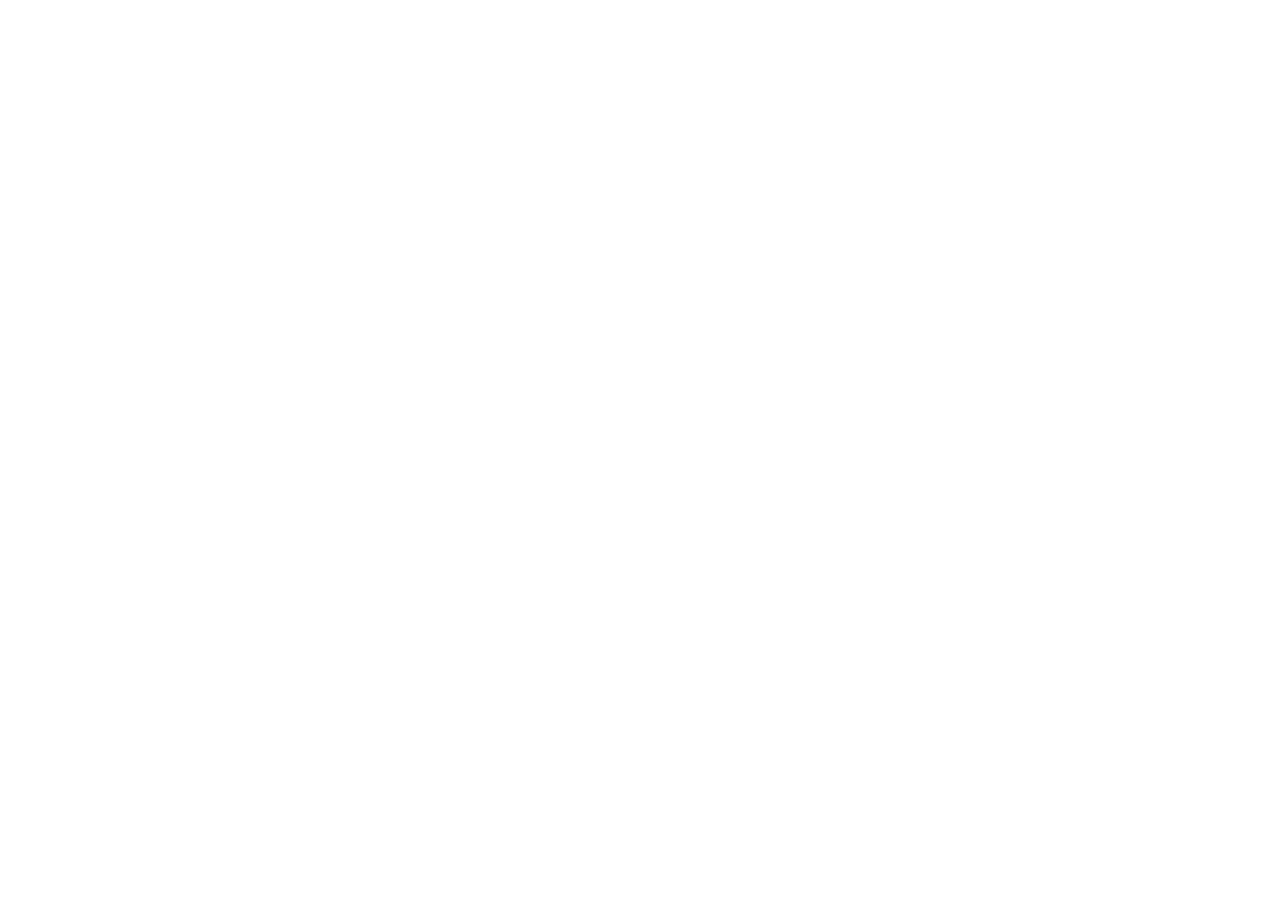
==== index.html @ f0bd3623 "initial commit" ====
<!DOCTYPE html>
<html lang="en">
<head>
    <meta charset="UTF-8">
    <meta name="viewport" content="width=device-width, initial-scale=1.0">
    <title>F8 PROJECT 02</title>
    <!-- reset css -->
    <link rel="stylesheet" href="./assets/reset.css">
    <!-- style css -->
    <link rel="stylesheet" href="./assets/styles.css">
</head>
<body>
    <div></div>
</body>
</html>
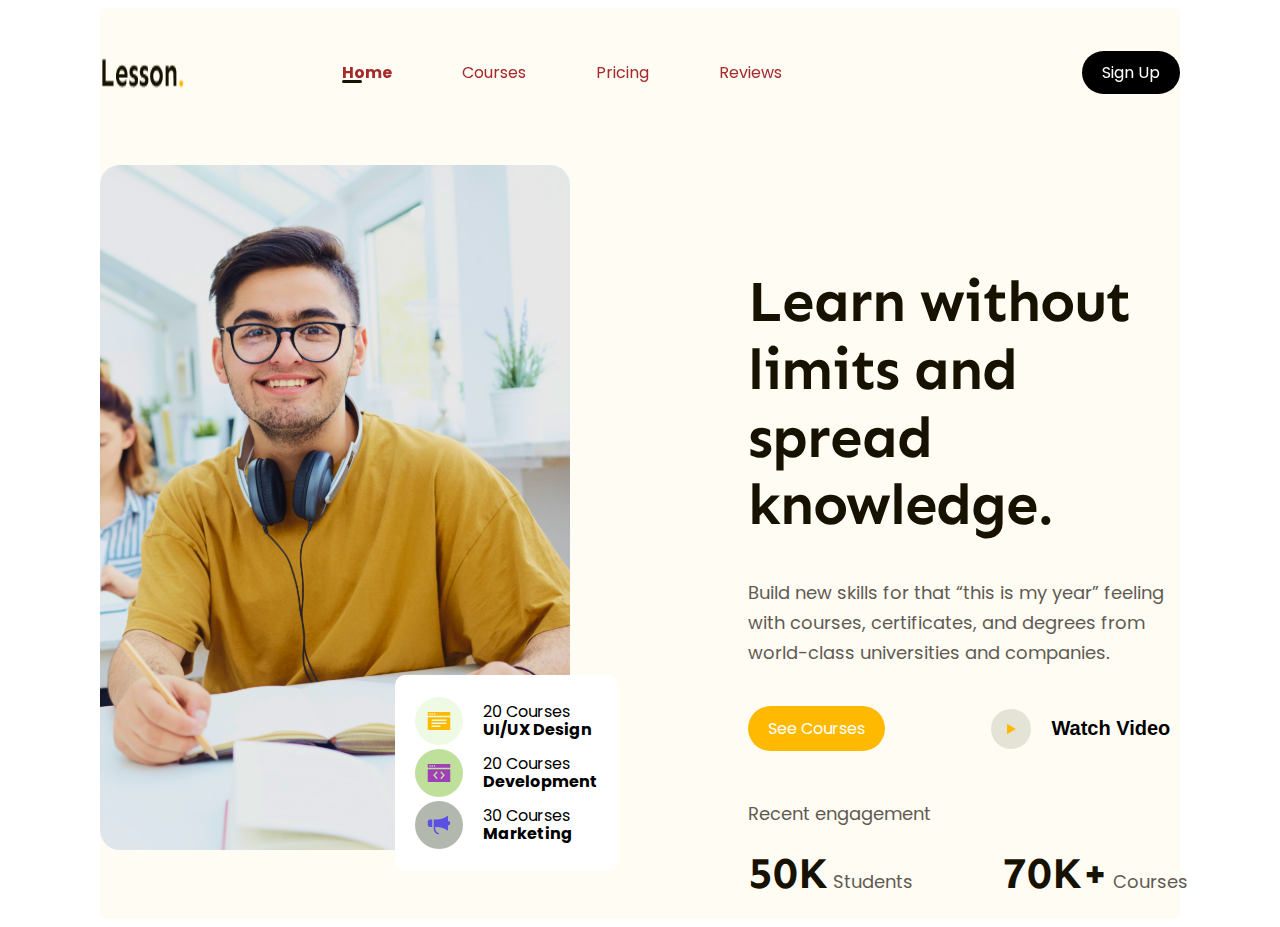
==== commit 92587995: "update" ====
--- a/index.html
+++ b/index.html
@@ -1,5 +1,6 @@
 <!DOCTYPE html>
 <html lang="en">
+
 <head>
     <meta charset="UTF-8">
     <meta name="viewport" content="width=device-width, initial-scale=1.0">
@@ -8,8 +9,106 @@
     <link rel="stylesheet" href="./assets/reset.css">
     <!-- style css -->
     <link rel="stylesheet" href="./assets/styles.css">
+    <!-- font -->
+    <link rel="preconnect" href="https://fonts.googleapis.com">
+    <link rel="preconnect" href="https://fonts.gstatic.com" crossorigin>
+    <link
+        href="https://fonts.googleapis.com/css2?family=Poppins:ital,wght@0,100;0,200;0,300;0,400;0,500;0,600;0,700;0,800;0,900;1,100;1,200;1,300;1,400;1,500;1,600;1,700;1,800;1,900&family=Sen:wght@400..800&display=swap"
+        rel="stylesheet">
 </head>
+
 <body>
-    <div></div>
+    <main>
+        <header class="header fixed">
+            <div class="content">
+                <div class="body">
+                    <!-- logo -->
+                    <img src="./assets/img/Logo (1).png" alt="Lesson" class="logo">
+                    <!-- Nav -->
+                    <div class="nav-action">
+                        <nav class="nav">
+                            <ul style="list-style: none">
+                                <li class="active"><a href="!#">Home</a></li>
+                                <li><a href="!#">Courses</a></li>
+                                <li><a href="!#">Pricing</a></li>
+                                <li><a href="!#">Reviews</a></li>
+                            </ul>
+                        </nav>
+                        <!-- Action -->
+                        <div class="action">
+                            <a href="!#" class="btn sign-up">Sign Up</a>
+                        </div>
+                    </div>
+                </div>
+            </div>
+
+        </header>
+        <div class="hero">
+            <div class="main-content">
+                <div class="body">
+                    <div class="media-block">
+                        <img src="./assets/img/guy-lesson 1.svg" alt="Learn without limits and spread knowledge."
+                            class="img">
+                        <div class="hero-summary">
+                            <!-- item1 -->
+                            <div class="item">
+                                <div class="icon">
+                                    <img src="./assets/img/Orion_page.svg" alt="">
+                                </div>
+                                <div class="info">
+                                    <p class="label">20 Courses</p>
+                                    <p class="title">UI/UX Design</p>
+                                </div>
+                            </div>
+                            <!-- item2 -->
+                            <div class="item">
+                                <div class="icon">
+                                    <img src="./assets/img/Orion_code-window.svg" alt="">
+                                </div>
+                                <div class="info">
+                                    <p class="label">20 Courses</p>
+                                    <p class="title">Development</p>
+                                </div>
+                            </div>
+                            <!-- item3 -->
+                            <div class="item">
+                                <div class="icon">
+                                    <img src="./assets/img/Orion_megaphone.svg" alt="">
+                                </div>
+                                <div class="info">
+                                    <p class="label">30 Courses</p>
+                                    <p class="title">Marketing</p>
+                                </div>
+                            </div>
+                        </div>
+                    </div>
+                    <div class="content-block">
+                        <h1 class="heading">Learn without limits and spread knowledge.</h1>
+                        <p class="desc">
+                            Build new skills for that “this is my year” feeling with courses, certificates, and degrees
+                            from world-class universities and companies.
+                        </p>
+                        <div class="cta-gr">
+                            <a href="!#" class="btn">See Courses</a>
+                            <button class="btn-watch-video">
+                                <div class="icon">
+                                    <img src="./assets/img/Polygon 2.svg" alt="" class="play">
+                                </div>
+                                <span>Watch Video</span>
+                            </button>
+                        </div>
+                        <p class="desc">Recent engagement</p>
+                        <div class="content-desc">
+                            <p class="desc"><strong>50K</strong> Students</p>
+                            <p class="desc"><strong>70K+</strong> Courses</p>
+                        </div>
+
+                    </div>
+                </div>
+            </div>
+        </div>
+    </main>
+    
 </body>
-</html>
+
+</html>--- a/assets/styles.css
+++ b/assets/styles.css
@@ -0,0 +1,248 @@
+* {
+    box-sizing: border-box;
+    text-decoration: none;
+}
+
+html {
+    font-size: 62.5%;
+}
+
+:root {
+    --font-heading: Sen, sans-serif;
+    --primary-color: #ffb900;
+}
+
+body {
+    font-size: 1.6rem;
+    font-family: "Poppins", sans-serif;
+    margin-right: 100px;
+    margin-left: 100px;
+}
+main{
+    background-color: #FFFCF4;
+    border-radius: 5px;
+}
+
+.header .body {
+    display: flex;
+    padding: 36px 0 8px;
+}
+
+.header.fixed {
+    position: sticky;
+    top: -28px;
+}
+
+.nav ul {
+    display: flex;
+    margin-right: 300px;
+}
+
+.nav-action {
+    display: flex;
+    align-items: center;
+}
+
+.nav-action {
+    margin-left: auto;
+}
+
+.action .btn.sign-up {
+    background-color: black;
+    /* Màu nền */
+    color: white;
+    /* Màu chữ */
+    padding: 10px 20px;
+    /* Độ lớn của nút */
+    font-size: 16px;
+    /* Cỡ chữ */
+    border-radius: 24.5px;
+    /* Độ cong góc */
+    cursor: pointer;
+}
+
+.nav ul li a {
+    margin-left: 70px;
+    color: brown;
+    position: relative;
+}
+
+.nav ul li a:hover {
+    color: rgb(63, 21, 216);
+    text-shadow: 1px 0px 0px currentColor;
+}
+
+.btn.sign-up:hover {
+    color: rgb(57, 212, 26);
+}
+
+.cta-gr a.btn:hover {
+    opacity: 0.9;
+    background-color: #35b6a0;
+}
+
+.nav ul li:first-child {
+    font-weight: bold;
+}
+
+.nav li.active a::after {
+    content: " ";
+    display: inline-block;
+    width: 20px;
+    height: 3px;
+    flex-shrink: 0;
+    border-radius: 2px;
+    background: #171100;
+    position: absolute;
+    bottom: 1px;
+    left: 0px;
+}
+
+.item .title {
+    font-weight: bold;
+}
+
+.item {
+    display: flex;
+    align-items: center;
+}
+
+.item .info {
+    margin-left: 20px;
+}
+
+.media-block {
+    position: relative;
+}
+
+.hero-summary {
+    position: absolute;
+    right: 0;
+    line-height: 2px;
+    bottom: 48px;
+    ;
+    background-color: #FFF;
+    padding: 20px;
+    border-radius: 10px;
+}
+
+.hero {
+    padding-top: 56px;
+}
+
+.hero .body {
+    display: flex;
+}
+
+.media-block {
+    width: 48%;
+}
+
+.hero-summary .icon {
+    width: 48px;
+    height: 48px;
+    border-radius: 50%;
+    background: rgb(239, 250, 228);
+    align-items: center;
+    justify-content: center;
+    display: flex;
+}
+
+.hero-summary .item:nth-of-type(2) .icon {
+    background: rgb(190, 224, 155);
+}
+
+.hero-summary .item:nth-of-type(3) .icon {
+    background: rgb(179, 184, 174);
+}
+
+.content-block {
+    width: 52%;
+    padding: 64px 0 0 130px;
+}
+
+.hero .cta-gr {
+    margin: 38px 0 48px;
+}
+
+.hero .heading {
+    font-weight: 700;
+    font-size: 5.8rem;
+    line-height: 1.17;
+    letter-spacing: -0.02em;
+    color: #171100;
+    font-family: var(--font-heading);
+}
+
+.cta-gr .btn {
+    background-color: var(--primary-color);
+    color: #ffffff;
+    padding: 10px 20px;
+    border-radius: 50px;
+    font-size: 16px;
+}
+
+.hero .desc {
+    font-size: 1.8rem;
+    line-height: 1.67;
+    color: #5f5b53;
+    margin-top: 22px;
+}
+
+.btn-watch-video {
+    border: none;
+    background-color: #FFFCF4;
+    display: flex;
+    align-items: center;
+    margin-left: 100px;
+}
+
+.cta-gr {
+    display: flex;
+    align-items: center;
+}
+
+.btn-watch-video span {
+    font-weight: bold;
+    font-size: 20px;
+    margin-left: 20px;
+}
+
+.btn-watch-video .icon {
+    display: flex;
+    align-items: center;
+    justify-content: center;
+    background-color: #e4e4d6;
+    width: 40px;
+    height: 40px;
+    flex-shrink: 0;
+    border-radius: 50%;
+    cursor: pointer;
+}
+
+.content-block .desc strong {
+    color: #171100;
+    font-family: Sen;
+    font-size: 44px;
+    font-style: normal;
+    font-weight: 700;
+    line-height: 54px;
+    /* 122.727% */
+}
+
+.content-block .desc {
+    color: #5F5B53;
+    font-family: Poppins;
+    font-size: 18px;
+    font-style: normal;
+    font-weight: 400;
+    line-height: 30px;
+    margin-top: 0px;
+    /* 166.667% */
+}
+.content-block .content-desc{
+    display: flex;
+    width: 440px;
+    margin-top: 10px;;
+    justify-content: space-between;
+}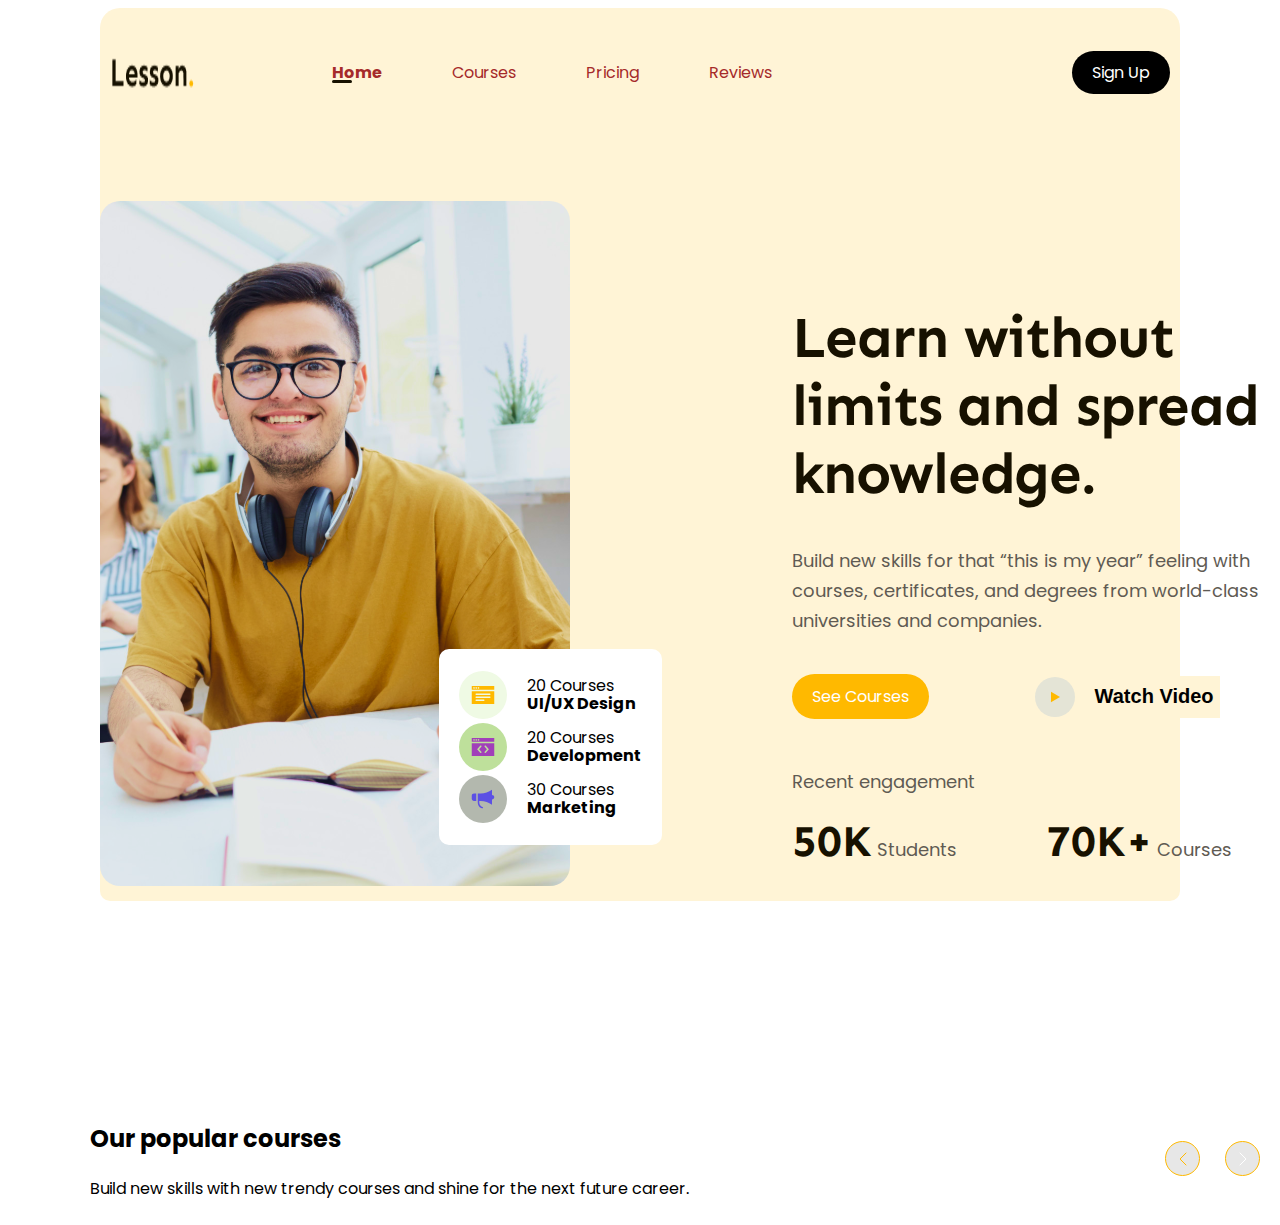
==== commit a1d44556: "update" ====
--- a/index.html
+++ b/index.html
@@ -19,96 +19,114 @@
 
 <body>
     <main>
-        <header class="header fixed">
-            <div class="content">
-                <div class="body">
-                    <!-- logo -->
-                    <img src="./assets/img/Logo (1).png" alt="Lesson" class="logo">
-                    <!-- Nav -->
-                    <div class="nav-action">
-                        <nav class="nav">
-                            <ul style="list-style: none">
-                                <li class="active"><a href="!#">Home</a></li>
-                                <li><a href="!#">Courses</a></li>
-                                <li><a href="!#">Pricing</a></li>
-                                <li><a href="!#">Reviews</a></li>
-                            </ul>
-                        </nav>
-                        <!-- Action -->
-                        <div class="action">
-                            <a href="!#" class="btn sign-up">Sign Up</a>
+        <div class="header">
+            <header class="header fixed">
+                <div class="content">
+                    <div class="body">
+                        <!-- logo -->
+                        <img src="./assets/img/Logo (1).png" alt="Lesson" class="logo">
+                        <!-- Nav -->
+                        <div class="nav-action">
+                            <nav class="nav">
+                                <ul style="list-style: none">
+                                    <li class="active"><a href="!#">Home</a></li>
+                                    <li><a href="!#">Courses</a></li>
+                                    <li><a href="!#">Pricing</a></li>
+                                    <li><a href="!#">Reviews</a></li>
+                                </ul>
+                            </nav>
+                            <!-- Action -->
+                            <div class="action">
+                                <a href="!#" class="btn sign-up">Sign Up</a>
+                            </div>
+                        </div>
+                    </div>
+                </div>
+
+            </header>
+            <div class="hero">
+                <div class="main-content">
+                    <div class="body">
+                        <div class="media-block">
+                            <img src="./assets/img/guy-lesson 1.svg" alt="Learn without limits and spread knowledge."
+                                class="img">
+                            <div class="hero-summary">
+                                <!-- item1 -->
+                                <div class="item">
+                                    <div class="icon">
+                                        <img src="./assets/img/Orion_page.svg" alt="">
+                                    </div>
+                                    <div class="info">
+                                        <p class="label">20 Courses</p>
+                                        <p class="title">UI/UX Design</p>
+                                    </div>
+                                </div>
+                                <!-- item2 -->
+                                <div class="item">
+                                    <div class="icon">
+                                        <img src="./assets/img/Orion_code-window.svg" alt="">
+                                    </div>
+                                    <div class="info">
+                                        <p class="label">20 Courses</p>
+                                        <p class="title">Development</p>
+                                    </div>
+                                </div>
+                                <!-- item3 -->
+                                <div class="item">
+                                    <div class="icon">
+                                        <img src="./assets/img/Orion_megaphone.svg" alt="">
+                                    </div>
+                                    <div class="info">
+                                        <p class="label">30 Courses</p>
+                                        <p class="title">Marketing</p>
+                                    </div>
+                                </div>
+                            </div>
+                        </div>
+                        <div class="content-block">
+                            <h1 class="heading">Learn without limits and spread knowledge.</h1>
+                            <p class="desc">
+                                Build new skills for that “this is my year” feeling with courses, certificates, and
+                                degrees
+                                from world-class universities and companies.
+                            </p>
+                            <div class="cta-gr">
+                                <a href="!#" class="btn">See Courses</a>
+                                <button class="btn-watch-video">
+                                    <div class="icon">
+                                        <img src="./assets/img/Polygon 2.svg" alt="" class="play">
+                                    </div>
+                                    <span>Watch Video</span>
+                                </button>
+                            </div>
+                            <p class="desc">Recent engagement</p>
+                            <div class="content-desc">
+                                <p class="desc"><strong>50K</strong> Students</p>
+                                <p class="desc"><strong>70K+</strong> Courses</p>
+                            </div>
+
                         </div>
                     </div>
                 </div>
             </div>
-
-        </header>
-        <div class="hero">
+        </div>
+        <div class="popular">
             <div class="main-content">
-                <div class="body">
-                    <div class="media-block">
-                        <img src="./assets/img/guy-lesson 1.svg" alt="Learn without limits and spread knowledge."
-                            class="img">
-                        <div class="hero-summary">
-                            <!-- item1 -->
-                            <div class="item">
-                                <div class="icon">
-                                    <img src="./assets/img/Orion_page.svg" alt="">
-                                </div>
-                                <div class="info">
-                                    <p class="label">20 Courses</p>
-                                    <p class="title">UI/UX Design</p>
-                                </div>
-                            </div>
-                            <!-- item2 -->
-                            <div class="item">
-                                <div class="icon">
-                                    <img src="./assets/img/Orion_code-window.svg" alt="">
-                                </div>
-                                <div class="info">
-                                    <p class="label">20 Courses</p>
-                                    <p class="title">Development</p>
-                                </div>
-                            </div>
-                            <!-- item3 -->
-                            <div class="item">
-                                <div class="icon">
-                                    <img src="./assets/img/Orion_megaphone.svg" alt="">
-                                </div>
-                                <div class="info">
-                                    <p class="label">30 Courses</p>
-                                    <p class="title">Marketing</p>
-                                </div>
-                            </div>
-                        </div>
+                <div class="popular-top">
+                    <div class="info">
+                        <h2 class="heading">Our popular courses</h2>
+                        <p class="desc">Build new skills with new trendy courses and shine for the next future career.
+                        </p>
                     </div>
-                    <div class="content-block">
-                        <h1 class="heading">Learn without limits and spread knowledge.</h1>
-                        <p class="desc">
-                            Build new skills for that “this is my year” feeling with courses, certificates, and degrees
-                            from world-class universities and companies.
-                        </p>
-                        <div class="cta-gr">
-                            <a href="!#" class="btn">See Courses</a>
-                            <button class="btn-watch-video">
-                                <div class="icon">
-                                    <img src="./assets/img/Polygon 2.svg" alt="" class="play">
-                                </div>
-                                <span>Watch Video</span>
-                            </button>
-                        </div>
-                        <p class="desc">Recent engagement</p>
-                        <div class="content-desc">
-                            <p class="desc"><strong>50K</strong> Students</p>
-                            <p class="desc"><strong>70K+</strong> Courses</p>
-                        </div>
-
+                    <div class="controls">
+                        <button class="btn-control"><img src="./assets/img/Vector 21.svg" alt=""></button>
+                        <button class="btn-control"><img src="./assets/img/Vector 21 (1).svg" alt=""></button>
                     </div>
                 </div>
             </div>
         </div>
     </main>
-    
+
 </body>
 
 </html>--- a/assets/styles.css
+++ b/assets/styles.css
@@ -10,22 +10,31 @@
 :root {
     --font-heading: Sen, sans-serif;
     --primary-color: #ffb900;
+    --color-header: #fff4d6;
+    --color-hover: #35b6a0;
 }
 
 body {
     font-size: 1.6rem;
     font-family: "Poppins", sans-serif;
-    margin-right: 100px;
-    margin-left: 100px;
-}
-main{
-    background-color: #FFFCF4;
-    border-radius: 5px;
+    margin-right: 90px;
+    margin-left: 90px;
+}
+
+.header {
+    background-color: var(--color-header);
+    border-radius: 20px 20px 10px 10px;
+    margin-right: 10px;
+    margin-left: 10px;
 }
 
 .header .body {
     display: flex;
     padding: 36px 0 8px;
+}
+
+.main-content {
+    width: 1170px;
 }
 
 .header.fixed {
@@ -78,7 +87,7 @@
 
 .cta-gr a.btn:hover {
     opacity: 0.9;
-    background-color: #35b6a0;
+    background-color: var(--color-hover);
 }
 
 .nav ul li:first-child {
@@ -191,7 +200,7 @@
 
 .btn-watch-video {
     border: none;
-    background-color: #FFFCF4;
+    background-color: var(--color-header);
     display: flex;
     align-items: center;
     margin-left: 100px;
@@ -218,6 +227,9 @@
     flex-shrink: 0;
     border-radius: 50%;
     cursor: pointer;
+}
+.btn-watch-video .icon:hover{
+    background-color: var(--color-hover);
 }
 
 .content-block .desc strong {
@@ -240,9 +252,39 @@
     margin-top: 0px;
     /* 166.667% */
 }
-.content-block .content-desc{
+
+.content-block .content-desc {
     display: flex;
     width: 440px;
-    margin-top: 10px;;
+    margin-top: 10px;
+    ;
     justify-content: space-between;
-}+}
+.popular{
+    padding-top: 65px;
+    margin-top: 135px;
+}
+.popular .popular-top{
+    display: flex;
+}
+.popular .controls{
+    margin-left: auto;
+    display: flex;
+    align-items: center;
+}
+.popular .btn-control{
+    background-color: #e7e7e7;
+    width: 35px;
+    height: 35px;
+    border-radius: 50%;
+    border: 1px solid var(--primary-color);
+    cursor: pointer;
+    display: flex;
+    align-items: center;
+    justify-content: center;
+    margin-left: 25px;
+}
+.popular .btn-control:hover
+{
+    background-color: var(--color-hover);
+}
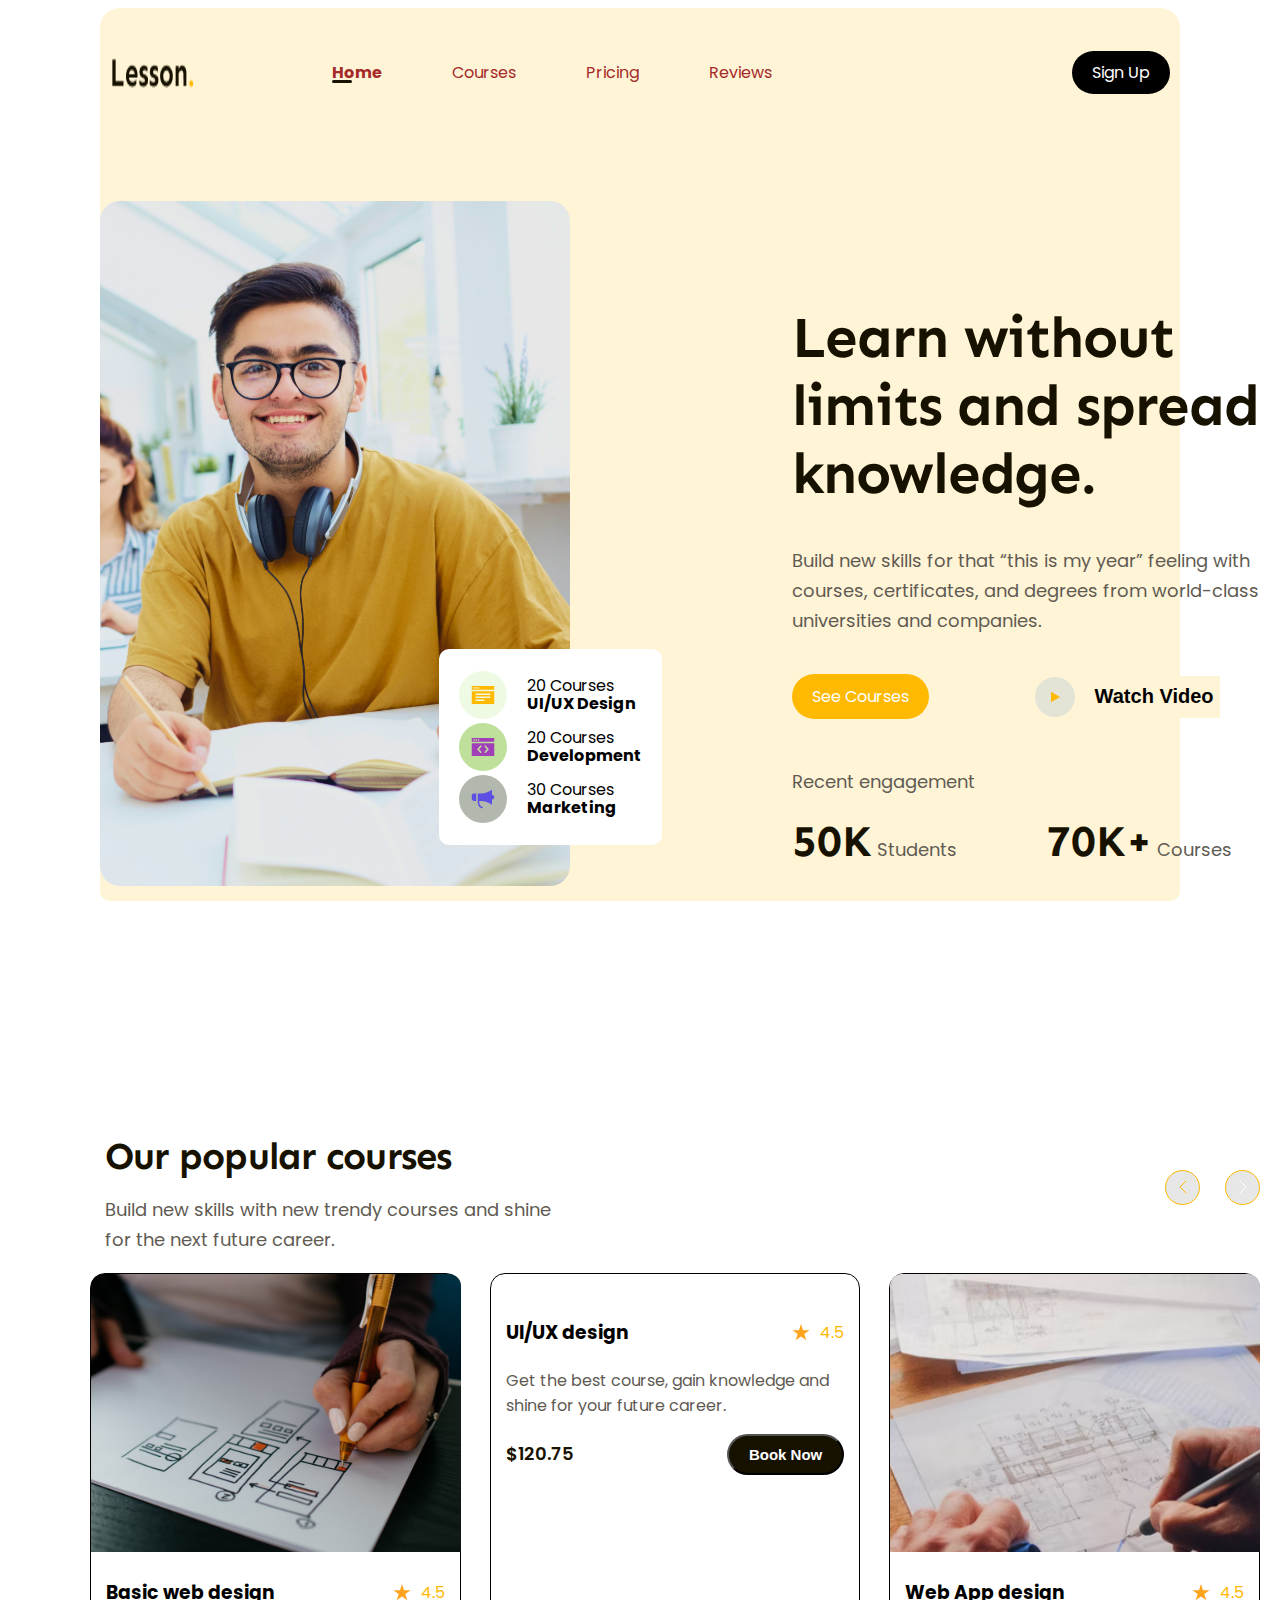
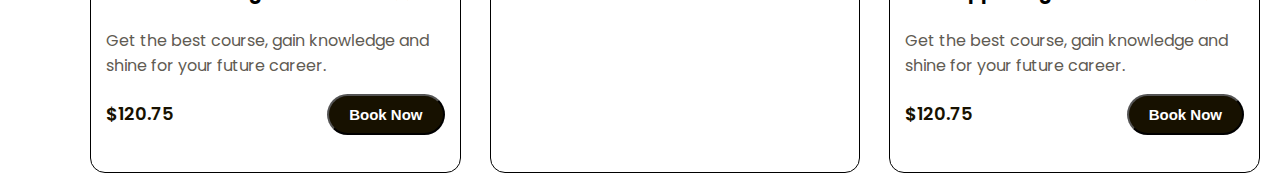
==== commit 0bf4cd98: "update sign up fc" ====
--- a/index.html
+++ b/index.html
@@ -37,12 +37,11 @@
                             </nav>
                             <!-- Action -->
                             <div class="action">
-                                <a href="!#" class="btn sign-up">Sign Up</a>
+                                <a href="./register.html" class="btn sign-up">Sign Up</a>
                             </div>
                         </div>
                     </div>
                 </div>
-
             </header>
             <div class="hero">
                 <div class="main-content">
@@ -84,8 +83,8 @@
                             </div>
                         </div>
                         <div class="content-block">
-                            <h1 class="heading">Learn without limits and spread knowledge.</h1>
-                            <p class="desc">
+                            <h1 class="heading lv1">Learn without limits and spread knowledge.</h1>
+                            <p class="desc lv1">
                                 Build new skills for that “this is my year” feeling with courses, certificates, and
                                 degrees
                                 from world-class universities and companies.
@@ -113,14 +112,74 @@
         <div class="popular">
             <div class="main-content">
                 <div class="popular-top">
-                    <div class="info">
-                        <h2 class="heading">Our popular courses</h2>
-                        <p class="desc">Build new skills with new trendy courses and shine for the next future career.
+                    <div class="info lv1">
+                        <h2 class="heading lv2">Our popular courses</h2>
+                        <p class="desc lv2">Build new skills with new trendy courses and shine for the next future
+                            career.
                         </p>
                     </div>
                     <div class="controls">
                         <button class="btn-control"><img src="./assets/img/Vector 21.svg" alt=""></button>
                         <button class="btn-control"><img src="./assets/img/Vector 21 (1).svg" alt=""></button>
+                    </div>
+                </div>
+                <div class="coures-list">
+                    <div class="coure-item">
+                        <img src="./assets/img/Image (4).svg" alt="" class="thumb">
+                        <div class="info">
+                            <div class="head">
+                                <h3 class="title">Basic web design</h3>
+                                <div class="rating">
+                                    <img src="./assets/img/Star 6.svg" alt="" class="star">
+                                    <span class="value">4.5</span>
+                                </div>
+                            </div>
+                            <p class="desc lv3">
+                                Get the best course, gain knowledge and shine for your future career.
+                            </p>
+                            <div class="foot">
+                                <span class="price">$120.75</span>
+                                <button class="btn">Book Now</button>
+                            </div>
+                        </div>
+                    </div>
+                    <div class="coure-item">
+                        <img src="./assets/img/Image (5).svg" alt="" class="thumb">
+                        <div class="info">
+                            <div class="head">
+                                <h3 class="title">UI/UX design</h3>
+                                <div class="rating">
+                                    <img src="./assets/img/Star 6.svg" alt="" class="star">
+                                    <span class="value">4.5</span>
+                                </div>
+                            </div>
+                            <p class="desc lv3">
+                                Get the best course, gain knowledge and shine for your future career.
+                            </p>
+                            <div class="foot">
+                                <span class="price">$120.75</span>
+                                <button class="btn">Book Now</button>
+                            </div>
+                        </div>
+                    </div>
+                    <div class="coure-item">
+                        <img src="./assets/img/Image (6).svg" alt="" class="thumb">
+                        <div class="info">
+                            <div class="head">
+                                <h3 class="title">Web App design</h3>
+                                <div class="rating">
+                                    <img src="./assets/img/Star 6.svg" alt="" class="star">
+                                    <span class="value">4.5</span>
+                                </div>
+                            </div>
+                            <p class="desc lv3">
+                                Get the best course, gain knowledge and shine for your future career.
+                            </p>
+                            <div class="foot">
+                                <span class="price">$120.75</span>
+                                <button class="btn">Book Now</button>
+                            </div>
+                        </div>
                     </div>
                 </div>
             </div>
--- a/assets/styles.css
+++ b/assets/styles.css
@@ -5,6 +5,18 @@
 
 html {
     font-size: 62.5%;
+}
+
+.heading {
+    font-weight: 700;
+    letter-spacing: -0.02em;
+    color: #171100;
+    font-family: var(--font-heading);
+}
+
+.heading.lv1 {
+    font-size: 5.8rem;
+    line-height: 1.17;
 }
 
 :root {
@@ -37,7 +49,7 @@
     width: 1170px;
 }
 
-.header.fixed {
+.header .header.fixed {
     position: sticky;
     top: -28px;
 }
@@ -174,15 +186,6 @@
     margin: 38px 0 48px;
 }
 
-.hero .heading {
-    font-weight: 700;
-    font-size: 5.8rem;
-    line-height: 1.17;
-    letter-spacing: -0.02em;
-    color: #171100;
-    font-family: var(--font-heading);
-}
-
 .cta-gr .btn {
     background-color: var(--primary-color);
     color: #ffffff;
@@ -191,9 +194,7 @@
     font-size: 16px;
 }
 
-.hero .desc {
-    font-size: 1.8rem;
-    line-height: 1.67;
+.desc {
     color: #5f5b53;
     margin-top: 22px;
 }
@@ -228,7 +229,8 @@
     border-radius: 50%;
     cursor: pointer;
 }
-.btn-watch-video .icon:hover{
+
+.btn-watch-video .icon:hover {
     background-color: var(--color-hover);
 }
 
@@ -260,19 +262,29 @@
     ;
     justify-content: space-between;
 }
-.popular{
+
+.popular {
     padding-top: 65px;
     margin-top: 135px;
 }
-.popular .popular-top{
-    display: flex;
-}
-.popular .controls{
+
+.popular .popular-top {
+    display: flex;
+}
+
+.heading.lv2 {
+    font-size: 38px;
+    line-height: 1.26;
+    margin-bottom: 15px;
+}
+
+.popular .controls {
     margin-left: auto;
     display: flex;
     align-items: center;
 }
-.popular .btn-control{
+
+.popular .btn-control {
     background-color: #e7e7e7;
     width: 35px;
     height: 35px;
@@ -284,7 +296,74 @@
     justify-content: center;
     margin-left: 25px;
 }
-.popular .btn-control:hover
-{
+
+.popular .btn-control:hover {
     background-color: var(--color-hover);
 }
+
+.popular-top .desc {
+    color: #5F5B53;
+    font-family: Poppins;
+    font-size: 18px;
+    font-style: normal;
+    font-weight: 400;
+    line-height: 30px;
+    margin-top: 10px;
+}
+.popular .info.lv1{
+    width: 40%;
+}
+.coures-list{
+    height: 500px;
+    display: flex;
+    justify-content: space-between;
+}
+.coure-item {
+    border: 1px solid black;
+    width: 31.67%;
+    border-radius: 15px;
+}
+.coure-item .head{
+    display: flex;
+    align-items: center;
+    justify-content: space-between;
+}
+.popular .info{
+    margin: 0px 15px 0px 15px;
+}
+.info .foot{
+    display: flex;
+    align-items: center;
+    justify-content: space-between;
+}
+.info .price{
+    font-weight: 600;
+    font-size: 1.8rem;
+    line-height: 1.67;
+    color: #171100;
+}
+.info .btn{
+    padding: 10px 20px;
+    border-radius: 40px;
+    font-weight: 600;
+    font-size: 1.5rem;
+    color: #ffffff;
+    background-color: #171100;
+    cursor: pointer;
+}
+.info .btn:hover{
+    color: #ffffff;
+    background-color: var(--color-hover);
+}
+.desc.lv3{
+    margin-top: 2px;
+}
+.info .rating{
+    display: flex;
+    align-items: center;
+    justify-content: center;
+    color: #ffb900;
+}
+.info .rating .value{
+    margin-left: 10px;
+}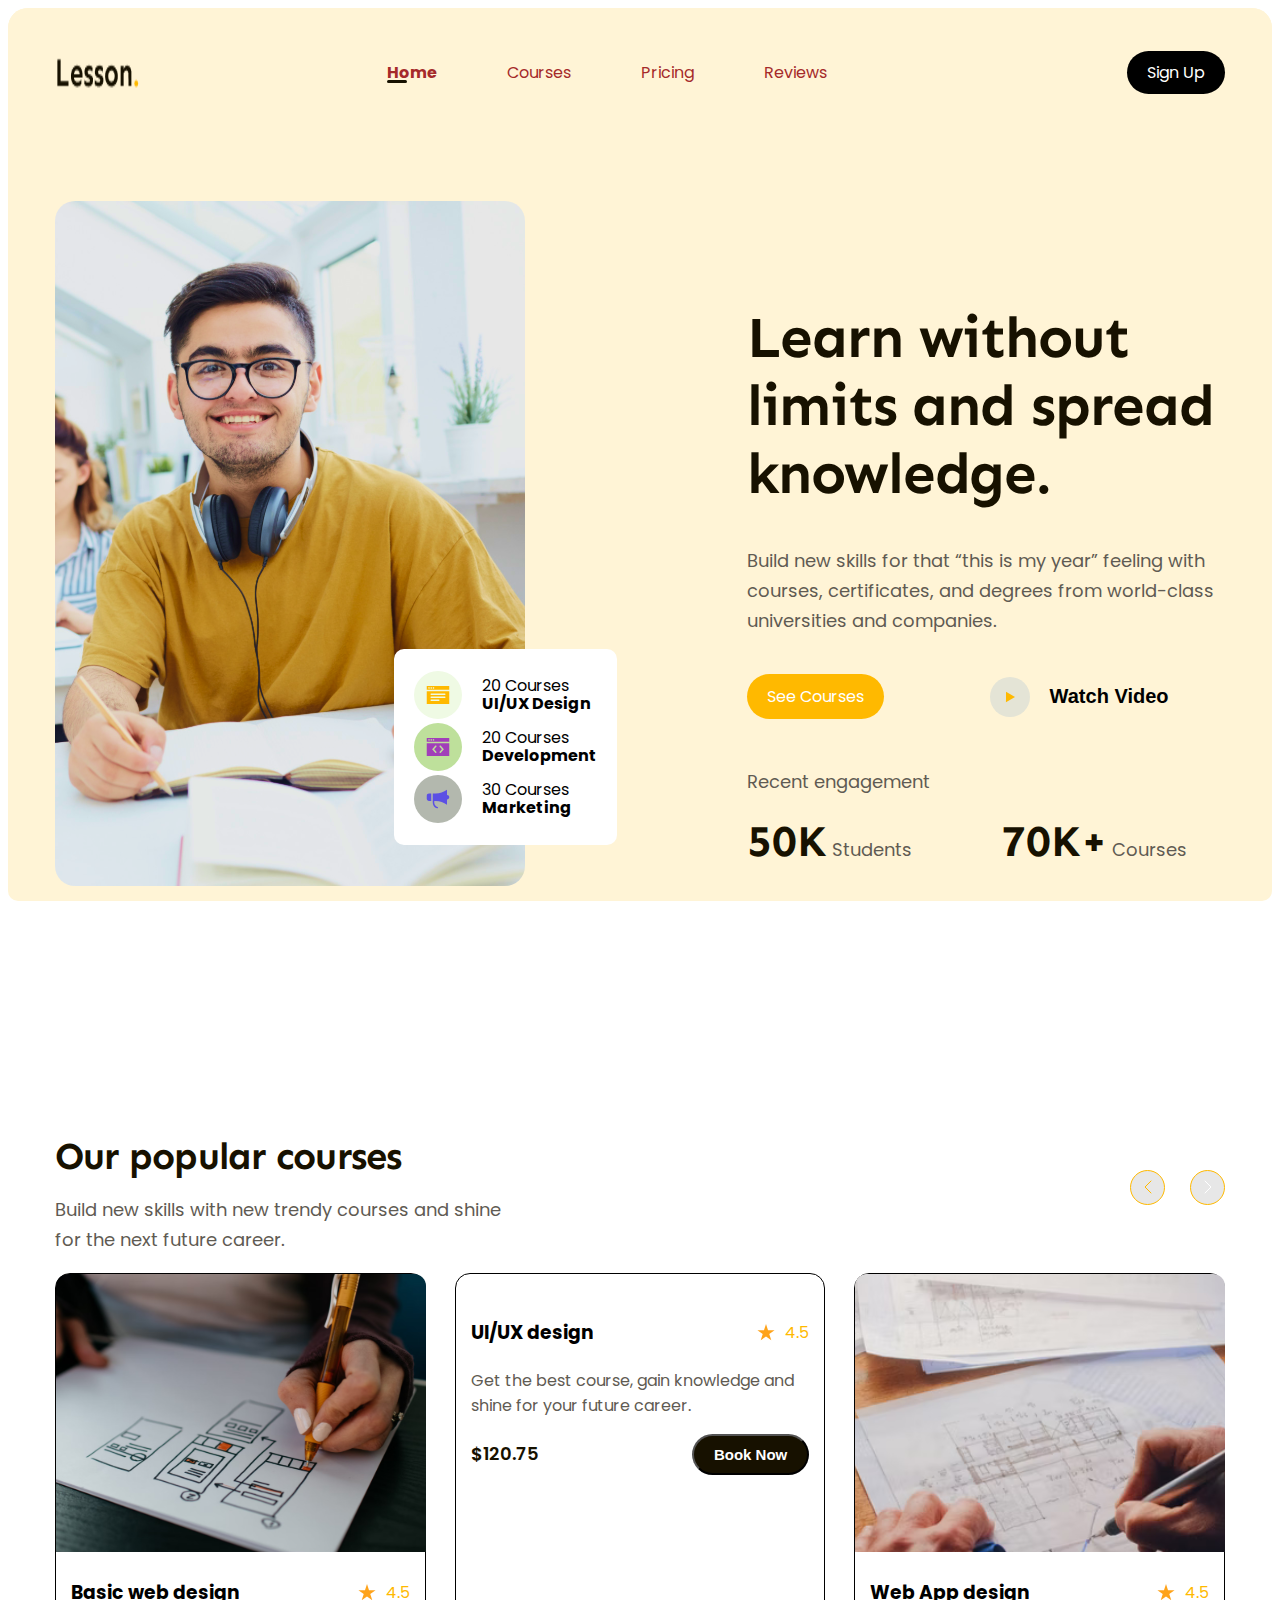
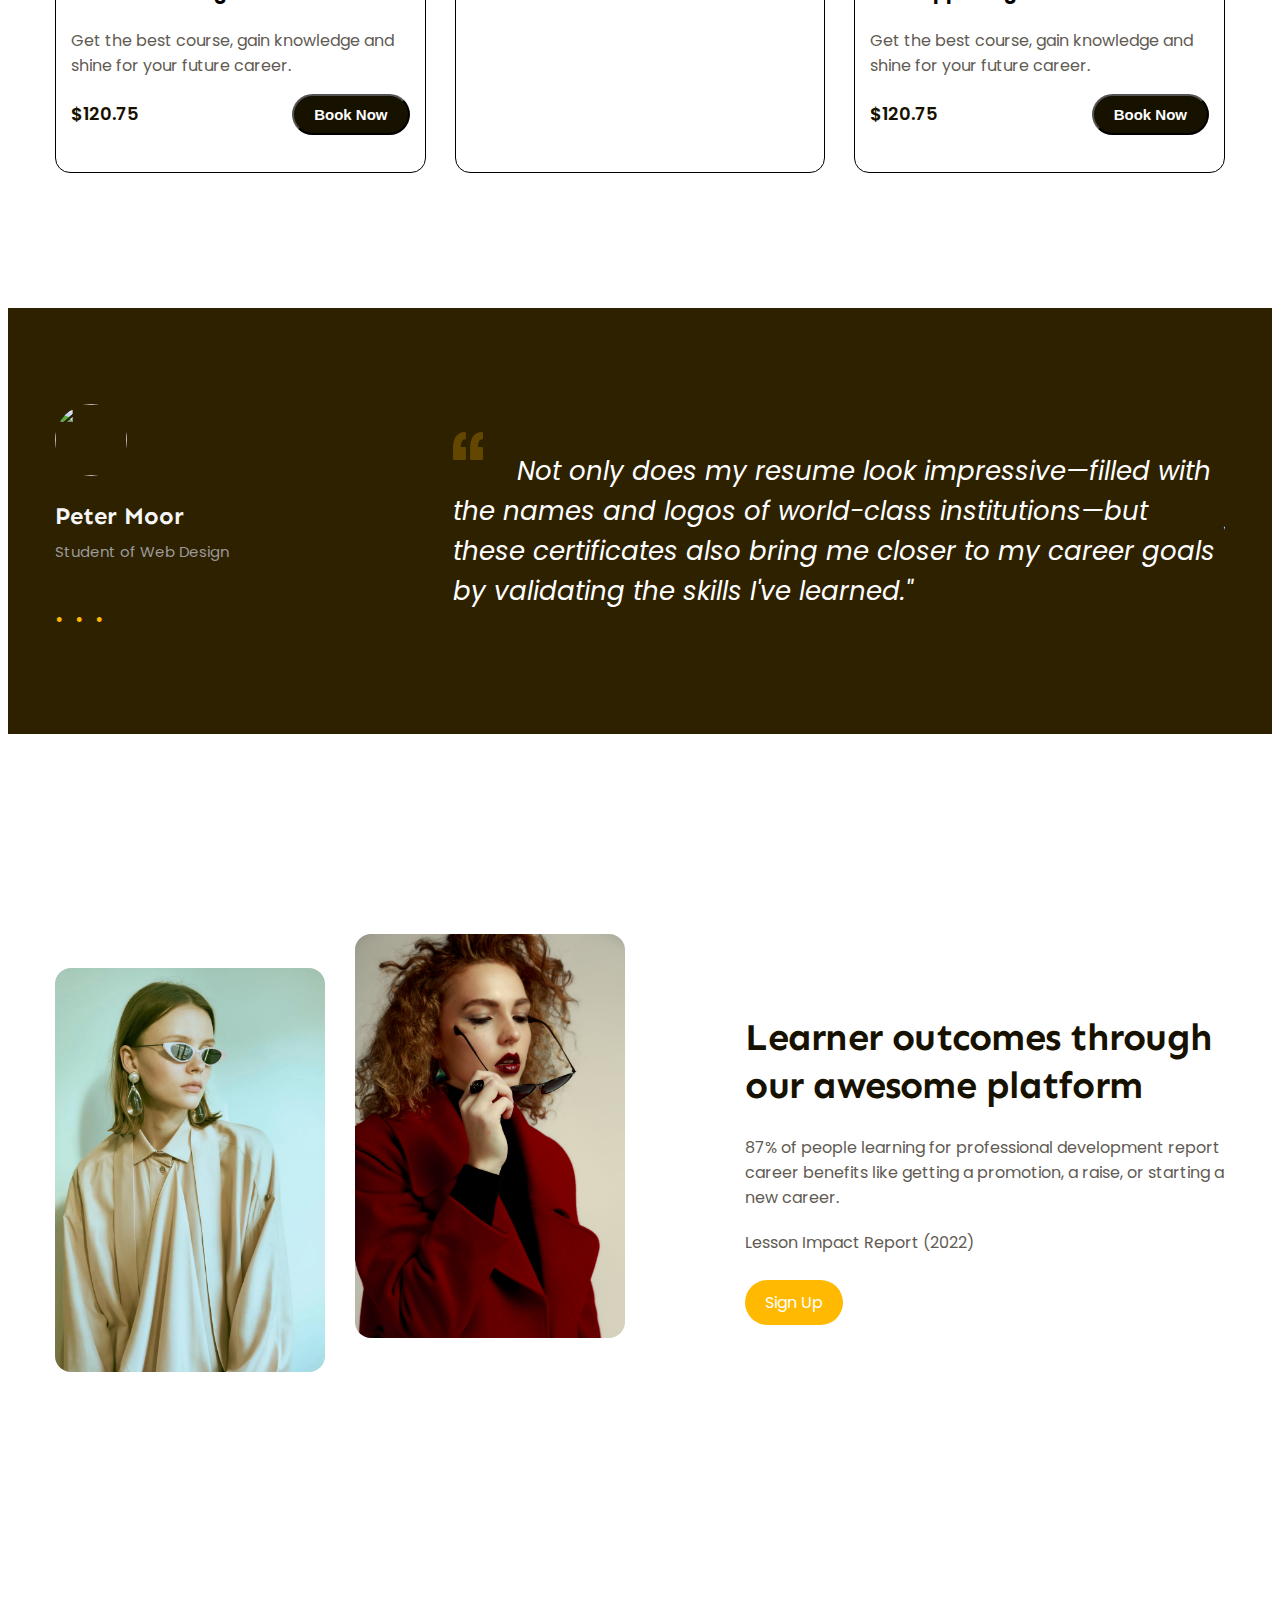
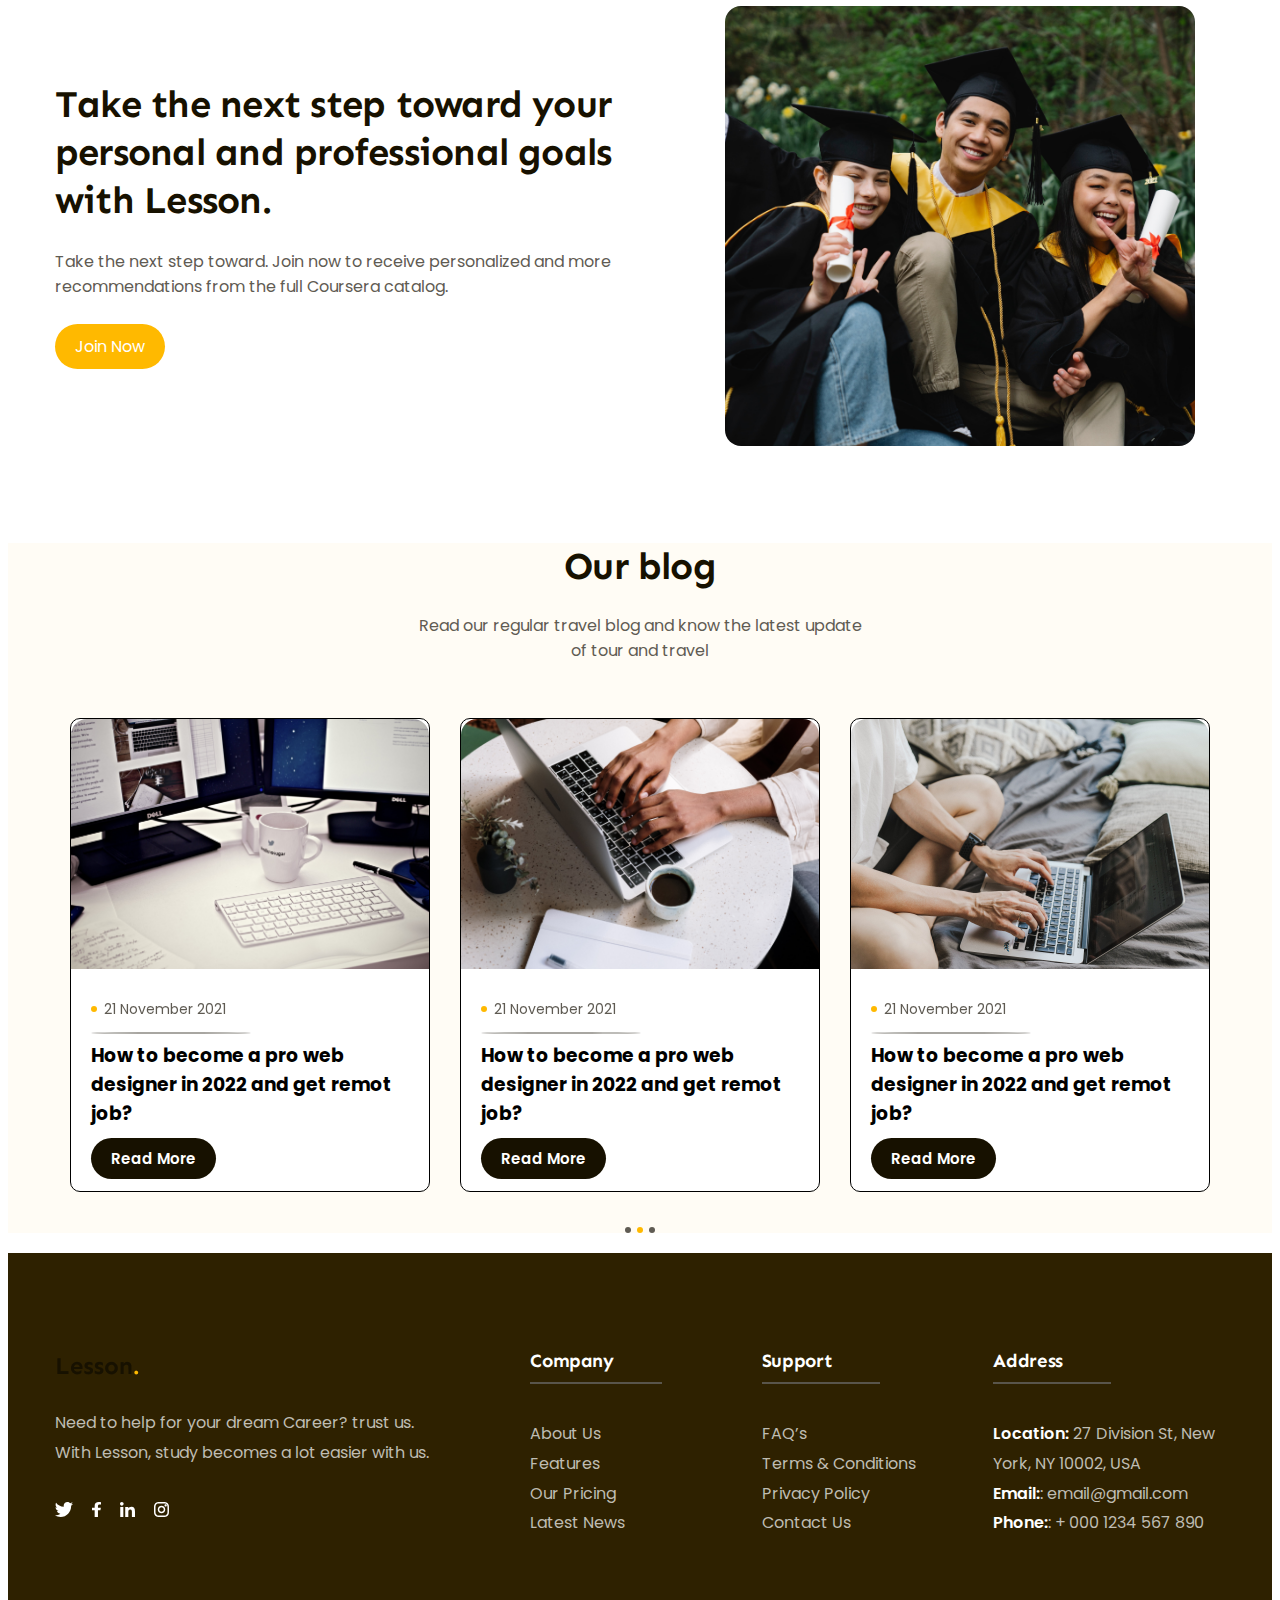
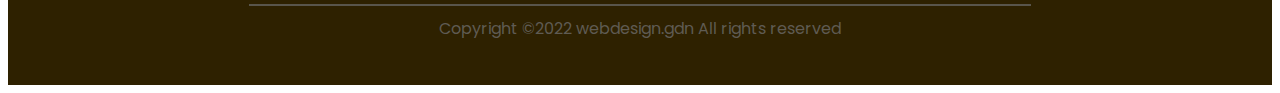
==== commit fb7b3283: "update footer" ====
--- a/index.html
+++ b/index.html
@@ -23,21 +23,23 @@
             <header class="header fixed">
                 <div class="content">
                     <div class="body">
-                        <!-- logo -->
-                        <img src="./assets/img/Logo (1).png" alt="Lesson" class="logo">
-                        <!-- Nav -->
-                        <div class="nav-action">
-                            <nav class="nav">
-                                <ul style="list-style: none">
-                                    <li class="active"><a href="!#">Home</a></li>
-                                    <li><a href="!#">Courses</a></li>
-                                    <li><a href="!#">Pricing</a></li>
-                                    <li><a href="!#">Reviews</a></li>
-                                </ul>
-                            </nav>
-                            <!-- Action -->
-                            <div class="action">
-                                <a href="./register.html" class="btn sign-up">Sign Up</a>
+                        <div class="main-content">
+                            <!-- logo -->
+                            <img src="./assets/img/Logo (1).png" alt="Lesson" class="logo">
+                            <!-- Nav -->
+                            <div class="nav-action">
+                                <nav class="nav">
+                                    <ul style="list-style: none">
+                                        <li class="active"><a href="!#">Home</a></li>
+                                        <li><a href="!#">Courses</a></li>
+                                        <li><a href="!#">Pricing</a></li>
+                                        <li><a href="!#">Reviews</a></li>
+                                    </ul>
+                                </nav>
+                                <!-- Action -->
+                                <div class="action">
+                                    <a href="./register.html" class="btn sign-up">Sign Up</a>
+                                </div>
                             </div>
                         </div>
                     </div>
@@ -139,7 +141,7 @@
                             </p>
                             <div class="foot">
                                 <span class="price">$120.75</span>
-                                <button class="btn">Book Now</button>
+                                <button class="btn-style2">Book Now</button>
                             </div>
                         </div>
                     </div>
@@ -147,7 +149,7 @@
                         <img src="./assets/img/Image (5).svg" alt="" class="thumb">
                         <div class="info">
                             <div class="head">
-                                <h3 class="title">UI/UX design</h3>
+                                <h3 class="title">UI/UX design </h3>
                                 <div class="rating">
                                     <img src="./assets/img/Star 6.svg" alt="" class="star">
                                     <span class="value">4.5</span>
@@ -158,7 +160,7 @@
                             </p>
                             <div class="foot">
                                 <span class="price">$120.75</span>
-                                <button class="btn">Book Now</button>
+                                <button class="btn-style2">Book Now</button>
                             </div>
                         </div>
                     </div>
@@ -177,13 +179,232 @@
                             </p>
                             <div class="foot">
                                 <span class="price">$120.75</span>
-                                <button class="btn">Book Now</button>
-                            </div>
-                        </div>
-                    </div>
-                </div>
-            </div>
-        </div>
+                                <button class="btn-style2">Book Now</button>
+                            </div>
+                        </div>
+                    </div>
+                </div>
+            </div>
+        </div>
+        <div class="feedback">
+            <div class="main-content">
+                <div class="feedback-list">
+                    <!-- feedback - item 1 -->
+                    <div class="feedback-item">
+                        <div class="info">
+                            <img src="./assets/img/Ellipse 2649.svg" alt="" class="avt">
+                            <p class="title">Peter Moor</p>
+                            <p class="desc">Student of Web Design</p>
+                            <div class="dots">
+                                <span class="dot">.</span>
+                                <span class="dot">.</span>
+                                <span class="dot">.</span>
+                            </div>
+                        </div>
+                        <div class="content">
+                            <img src="./assets/img/Vector (1).svg" alt="" class="open-quotes">
+                            <blockquotes>
+                                Not only does my resume look impressive—filled with the names and logos of
+                                world-class institutions—but these certificates also bring me closer to my career goals
+                                by validating the skills I've learned."
+                            </blockquotes>
+                        </div>
+                    </div>
+                    <!-- feedback - item 2 -->
+                    <div class="feedback-item">
+                        <div class="info">
+                            <img src="./assets/img/pexels-jingru-li-19748978.jpg" alt="" class="avt">
+                            <p class="title">Junles Moor</p>
+                            <p class="desc">Student of Web Design</p>
+                            <div class="dots">
+                                <span class="dot">.</span>
+                                <span class="dot">.</span>
+                                <span class="dot">.</span>
+                            </div>
+                        </div>
+                        <div class="content">
+                            <img src="./assets/img/Vector (1).svg" alt="" class="open-quotes">
+                            <blockquotes>
+                                Not only does my resume look impressive—filled with the names and logos of
+                                world-class institutions—but these certificates also bring me closer to my career goals
+                                by validating the skills I've learned."
+                            </blockquotes>
+                        </div>
+                    </div>
+                    <!-- feedback - item 3 -->
+                    <div class="feedback-item">
+                        <div class="info">
+                            <img src="./assets/img/pexels-jingru-li-19749008.jpg" alt="" class="avt">
+                            <p class="title">Maria Moor</p>
+                            <p class="desc">Student of Web Design</p>
+                            <div class="dots">
+                                <span class="dot">.</span>
+                                <span class="dot">.</span>
+                                <span class="dot">.</span>
+                            </div>
+                        </div>
+                        <div class="content">
+                            <img src="./assets/img/Vector (1).svg" alt="" class="open-quotes">
+                            <blockquotes>
+                                Not only does my resume look impressive—filled with the names and logos of
+                                world-class institutions—but these certificates also bring me closer to my career goals
+                                by validating the skills I've learned."
+                            </blockquotes>
+                        </div>
+                    </div>
+                </div>
+            </div>
+        </div>
+        <!-- features 1 -->
+        <div class="features">
+            <div class="main-content">
+                <div class="body">
+                    <div class="image">
+                        <img src="./assets/img/z5108104805515_4d08fa4f53a811e32c6721de1094855a.jpg" alt="">
+                        <img src="./assets/img/pexels-carlos-santiago-15164031.jpg" alt="">
+                    </div>
+                    <div class="content">
+                        <h2 class="heading lv2">
+                            Learner outcomes through our awesome platform
+                        </h2>
+                        <p class="desc lv2">
+                            87% of people learning for professional development report career benefits like getting a
+                            promotion, a raise, or starting a new career.
+                        </p>
+                        <p class="desc lv2">
+                            Lesson Impact Report (2022)
+                        </p>
+                        <a href="!#" class="btn sign-up">Sign Up</a>
+                    </div>
+                </div>
+            </div>
+        </div>
+        <!-- features 2 -->
+        <div class="features features-2nd">
+            <div class="main-content">
+                <div class="body">
+                    <div class="image">
+                        <img src="./assets/img/pexels-george-pak-7972746.jpg" alt="">
+                    </div>
+                    <div class="content">
+                        <h2 class="heading lv2">
+                            Take the next step toward your personal and professional goals with Lesson.
+                        </h2>
+                        <p class="desc lv2">
+                            Take the next step toward. Join now to receive personalized and more recommendations from
+                            the full Coursera catalog.
+                        </p>
+                        <a href="!#" class="btn sign-up">Join Now</a>
+                    </div>
+                </div>
+            </div>
+        </div>
+        <!-- Blog -->
+        <div class="blog">
+            <div class="main-content">
+                <div class="blog-top">
+                    <h2 class="heading lv2">
+                        Our blog
+                    </h2>
+                    <p class="desc lv2">
+                        Read our regular travel blog and know the latest update of tour and travel
+                    </p>
+                </div>
+                <div class="blog-list">
+                    <!-- Blog 1 -->
+                    <div class="blog-item">
+                        <img src="./assets/img/pexels-picography-4458.jpg" alt="" class="thumb">
+                        <div class="info">
+                            <span class="date">21 November 2021</span>
+                            <h3 class="title">How to become a pro web designer in 2022 and get remot job?</h3>
+                            <a href="" class="btn-style2">Read More</a>
+                        </div>
+                    </div>
+                    <!-- Blog 2 -->
+                    <div class="blog-item">
+                        <img src="./assets/img/pexels-cottonbro-studio-5052875.jpg" alt="" class="thumb">
+                        <div class="info">
+                            <span class="date">21 November 2021</span>
+                            <h3 class="title">How to become a pro web designer in 2022 and get remot job?</h3>
+                            <a href="" class="btn-style2">Read More</a>
+                        </div>
+                    </div>
+                    <!-- Blog 3 -->
+                    <div class="blog-item">
+                        <img src="./assets/img/pexels-shvets-production-9052197.jpg" alt="" class="thumb">
+                        <div class="info">
+                            <span class="date">21 November 2021</span>
+                            <h3 class="title">How to become a pro web designer in 2022 and get remot job?</h3>
+                            <a href="" class="btn-style2">Read More</a>
+                        </div>
+                    </div>
+                </div>
+                <div class="dots">
+                    <div class="dot"></div>
+                    <div class="dot"></div>
+                    <div class="dot"></div>
+                </div>
+
+            </div>
+        </div>
+        <!-- Footer -->
+        <div class="footer">
+            <main-content>
+                <div class="main-content">
+                    <div class="row">
+                        <!-- column 1 -->
+                        <div class="column">
+                            <img src="./assets/img/Logo (1).png" alt="" class="logo">
+                            <p class="desc">Need to help for your dream Career? trust us. With Lesson, study becomes a
+                                lot
+                                easier with us.
+                            </p>
+                            <div class="socials">
+                                <a href="#!"><img src="./assets/img/twitter.svg" alt="" class="icon"></a>
+                                <a href="#!"><img src="./assets/img/f.svg" alt="" class="icon"></a>
+                                <a href="#!"><img src="./assets/img/Linkedin.svg" alt="" class="icon"></a>
+                                <a href="#!"><img src="./assets/img/Instagram.svg" alt="" class="icon"></a>
+                            </div>
+                        </div>
+                        <!-- column 2 -->
+                        <div class="column">
+                            <h3 class="heading lv3">Company</h3>
+                            <ul class="list">
+                                <li><a href="#!">About Us</a></li>
+                                <li><a href="#!">Features</a></li>
+                                <li><a href="#!">Our Pricing</a></li>
+                                <li><a href="#!">Latest News</a></li>
+                            </ul>
+                        </div>
+                        <!-- column 3 -->
+                        <div class="column">
+                            <h3 class="heading lv3">Support</h3>
+                            <ul class="list">
+                                <li><a href="#!">FAQ’s</a></li>
+                                <li><a href="#!">Terms & Conditions</a></li>
+                                <li><a href="#!">Privacy Policy</a></li>
+                                <li><a href="#!">Contact Us</a></li>
+                            </ul>
+                        </div>
+                        <!-- column 4 -->
+                        <div class="column">
+                            <h3 class="heading lv3">Address</h3>
+                            <ul class="list">
+                                <li><a href="#!"><strong>Location:</strong> 27 Division St, New York, NY 10002, USA</a>
+                                </li>
+                                <li><a href="#!"><strong>Email:</strong>: email@gmail.com</a></li>
+                                <li><a href="#!"><strong>Phone:</strong>: + 000 1234 567 890</a></li>
+                            </ul>
+                        </div>
+                    </div>
+                </div>
+                <div class="copyright">
+                    <p class="desc">Copyright ©2022 webdesign.gdn All rights reserved</p>
+                </div>
+            </main-content>
+        </div>
+
+
     </main>
 
 </body>
--- a/assets/styles.css
+++ b/assets/styles.css
@@ -5,6 +5,20 @@
 
 html {
     font-size: 62.5%;
+}
+
+.coure-item .title {
+    display: -webkit-box;
+    -webkit-line-clamp: 1;
+    -webkit-box-orient: vertical;
+    overflow: hidden;
+}
+
+.coure-item .desc {
+    display: -webkit-box;
+    -webkit-line-clamp: 2;
+    -webkit-box-orient: vertical;
+    overflow: hidden;
 }
 
 .heading {
@@ -29,27 +43,29 @@
 body {
     font-size: 1.6rem;
     font-family: "Poppins", sans-serif;
-    margin-right: 90px;
-    margin-left: 90px;
 }
 
 .header {
     background-color: var(--color-header);
     border-radius: 20px 20px 10px 10px;
-    margin-right: 10px;
-    margin-left: 10px;
 }
 
 .header .body {
     display: flex;
     padding: 36px 0 8px;
+}
+
+.header .main-content {
+    display: flex;
 }
 
 .main-content {
     width: 1170px;
-}
-
-.header .header.fixed {
+    margin-left: auto;
+    margin-right: auto;
+}
+
+body .header.fixed {
     position: sticky;
     top: -28px;
 }
@@ -68,7 +84,11 @@
     margin-left: auto;
 }
 
-.action .btn.sign-up {
+.action {
+    margin-left: auto;
+}
+
+.btn.sign-up {
     background-color: black;
     /* Màu nền */
     color: white;
@@ -128,6 +148,8 @@
     align-items: center;
 }
 
+.header .logo {}
+
 .item .info {
     margin-left: 20px;
 }
@@ -259,7 +281,6 @@
     display: flex;
     width: 440px;
     margin-top: 10px;
-    ;
     justify-content: space-between;
 }
 
@@ -310,39 +331,53 @@
     line-height: 30px;
     margin-top: 10px;
 }
-.popular .info.lv1{
+
+.popular .info.lv1 {
     width: 40%;
-}
-.coures-list{
+    margin-left: 0px;
+}
+
+.coures-list {
     height: 500px;
     display: flex;
     justify-content: space-between;
 }
+
 .coure-item {
     border: 1px solid black;
     width: 31.67%;
     border-radius: 15px;
 }
-.coure-item .head{
+
+.coure-item:hover {
+    box-shadow: 0px 18px 36px rgb(63, 58, 58);
+    cursor: pointer;
+}
+
+.coure-item .head {
     display: flex;
     align-items: center;
     justify-content: space-between;
 }
-.popular .info{
+
+.popular .info {
     margin: 0px 15px 0px 15px;
 }
-.info .foot{
+
+.info .foot {
     display: flex;
     align-items: center;
     justify-content: space-between;
 }
-.info .price{
+
+.info .price {
     font-weight: 600;
     font-size: 1.8rem;
     line-height: 1.67;
     color: #171100;
 }
-.info .btn{
+
+.btn-style2 {
     padding: 10px 20px;
     border-radius: 40px;
     font-weight: 600;
@@ -351,19 +386,338 @@
     background-color: #171100;
     cursor: pointer;
 }
-.info .btn:hover{
+
+.btn-style2:hover {
     color: #ffffff;
     background-color: var(--color-hover);
 }
-.desc.lv3{
+
+.desc.lv3 {
     margin-top: 2px;
 }
-.info .rating{
+
+.info .rating {
     display: flex;
     align-items: center;
     justify-content: center;
     color: #ffb900;
 }
-.info .rating .value{
+
+.info .rating .value {
     margin-left: 10px;
-}+}
+
+.feedback {
+    margin-top: 135px;
+    padding: 96px 0;
+    background-color: #2e2100;
+}
+
+.feedback .feedback-item {
+    display: flex;
+    align-items: center;
+    justify-content: center;
+    flex-shrink: 0;
+    width: 100%;
+}
+
+.feedback .info {
+    margin-right: ;
+}
+
+.feedback blockquotes {
+    margin-left: 30px;
+    font-style: italic;
+    font-size: 2.6rem;
+    line-height: 1.54;
+    color: #ffffff;
+}
+
+.feedback .content {
+    width: 66%;
+    margin-left: auto;
+}
+
+.feedback-item .info .title {
+    font-family: var(--font-heading);
+    margin: 18px 0 10px;
+    font-weight: 700;
+    font-size: 2.4rem;
+    color: #f7f7f7;
+}
+
+.feedback-item .info .desc {
+    margin-top: 4px;
+    color: #9b9999;
+    font-size: 15px;
+}
+
+.feedback-item .dots {
+    font-size: 40px;
+    color: #ffb900;
+}
+
+.dots .dot:hover {
+    cursor: pointer;
+    color: #d6f815;
+}
+
+.open-quotes {
+    padding-bottom: 20px;
+    margin-right: 0px;
+}
+
+.feedback-item .avt {
+    width: 72px;
+    height: 72px;
+    border-radius: 50%;
+    object-fit: cover;
+}
+
+.feedback-list {
+    display: flex;
+    overflow: hidden;
+}
+
+.features {
+    padding: 65px 0px 65px;
+    margin-top: 135px;
+}
+
+.features .body {
+    display: flex;
+    align-items: center;
+    justify-content: space-between;
+}
+
+.features .btn.sign-up {
+    background-color: var(--primary-color);
+}
+
+.body .image {
+    display: flex;
+}
+
+.features .btn.sign-up:hover {
+    cursor: pointer;
+    color: #f7f7f7;
+    opacity: 0.9;
+}
+
+.features .image img {
+    width: 270px;
+    height: 404px;
+    border-radius: 16px;
+    object-fit: cover;
+    margin-right: 30px;
+}
+
+.features .image img:nth-of-type(1) {
+    margin-top: 34px;
+}
+
+.features .content {
+    width: 41%;
+    display: flex;
+    flex-direction: column;
+    align-items: flex-start;
+    justify-content: center;
+}
+
+.features .desc.lv2 {
+    margin: 10px 0;
+}
+
+.features .btn.sign-up {
+    margin-top: 15px;
+}
+
+.features-2nd .body {
+    flex-direction: row-reverse;
+}
+
+.features-2nd {
+    margin-top: 70px;
+}
+
+.features-2nd .content {
+    width: 49%;
+}
+
+.features-2nd .image img {
+    width: 470px;
+    height: 440px;
+}
+
+.blog-list {
+    display: flex;
+    margin-top: 55px;
+    padding-left: 15px;
+    padding-right: 15px;
+    padding-bottom: 15px;
+    gap: 30px;
+    overflow: hidden;
+}
+
+.blog-top {
+    text-align: center;
+}
+
+.blog {
+    background-color: #fffcf5;
+}
+
+.blog .blog-item .thumb {
+    width: 100%;
+    height: 250px;
+    object-fit: cover;
+    border-radius: 16px 16px 0px 0px;
+    cursor: pointer;
+}
+
+.blog .blog-item:hover {
+    box-shadow: 1px 6px 14px rgb(63, 58, 58);
+}
+
+.blog .desc.lv2 {
+    width: 448px;
+    margin-left: auto;
+    margin-right: auto;
+}
+
+.blog-item {
+    background-color: #FFF;
+    border: 1px solid black;
+    border-radius: 10px;
+
+}
+
+.blog-list .info {
+    padding: 20px 20px 20px;
+}
+
+.blog-item .date:before {
+    content: "";
+    display: inline-block;
+    width: 6px;
+    height: 6px;
+    border-radius: 50%;
+    background: var(--primary-color);
+    margin-right: 7px;
+}
+
+.date {
+    display: flex;
+    align-items: center;
+    font-size: 1.4rem;
+    line-height: 1.86;
+    color: #5f5b53;
+    position: relative;
+}
+
+.date:after {
+    content: "";
+    display: inline-block;
+    width: 160px;
+    height: 2px;
+    background: #a8a6a1;
+    position: absolute;
+    border-radius: 50%;
+    left: 0px;
+    bottom: -12px;
+
+}
+
+.blog .dots {
+    margin-top: 20px;
+    display: flex;
+    gap: 6px;
+    align-items: center;
+    justify-content: center;
+    margin-bottom: 20px;
+}
+
+.blog .dot {
+    width: 6px;
+    height: 6px;
+    border-radius: 50%;
+    background-color: #5f5b53;
+}
+
+.blog .dot:nth-of-type(2) {
+    background-color: var(--primary-color);
+}
+
+.footer {
+    background-color: #2E2100;
+}
+
+.footer .row {
+    display: flex;
+    justify-content: center;
+}
+
+.column .desc {
+    margin-top: 18px;
+    color: #bfbcb2;
+    line-height: 1.86;
+}
+
+.column li a {
+    color: #bfbcb2;
+    line-height: 1.86;
+}
+
+.column li strong {
+    font-weight: 600;
+    color: #ffffff;
+}
+
+.footer .column .list li {
+    list-style-type: none
+}
+
+.footer .column .list {
+    padding-left: 0;
+}
+
+.footer .column {
+    width: 21.6%;
+}
+
+.column .heading.lv3 {
+    display: inline-block;
+    margin-top: 0px;
+    color: #ffffff;
+    padding-right: 48px;
+    border-bottom: 2px solid #59554b;
+    padding-bottom: 10px;
+}
+
+.socials img {
+    margin-top: 18px;
+    margin-right: 15px;
+}
+
+.footer .column:nth-of-type(1) {
+    width: 35%;
+    margin-right: 100px;
+}
+
+.copyright {
+    text-align: center;
+    padding: 28px 0px;
+    color: #807d74;
+}
+
+.footer .main-content {
+    padding-top: 96px;
+}
+.copyright .desc{
+    display: inline-block;
+    border-top: 2px solid #59554b;
+    padding-top: 10px;
+    padding-left: 190px;
+    padding-right: 190px;
+    
+}
